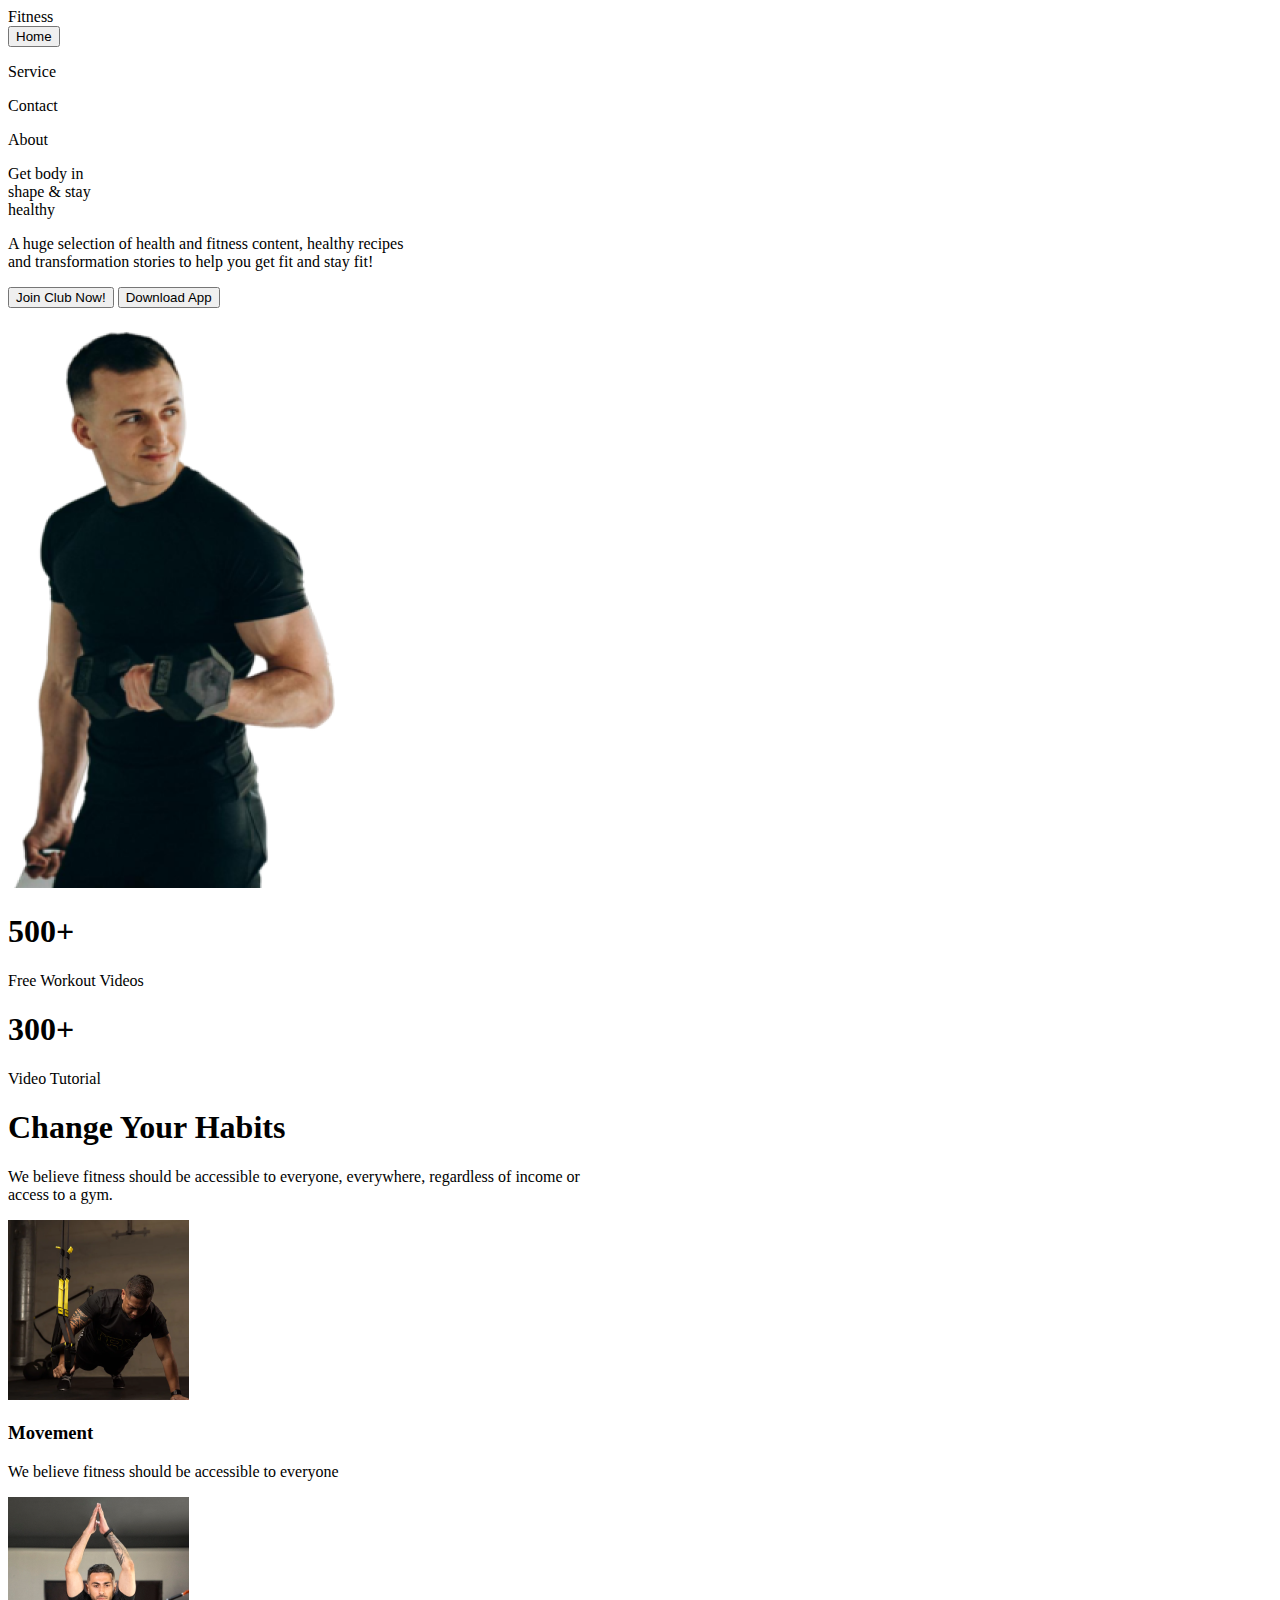
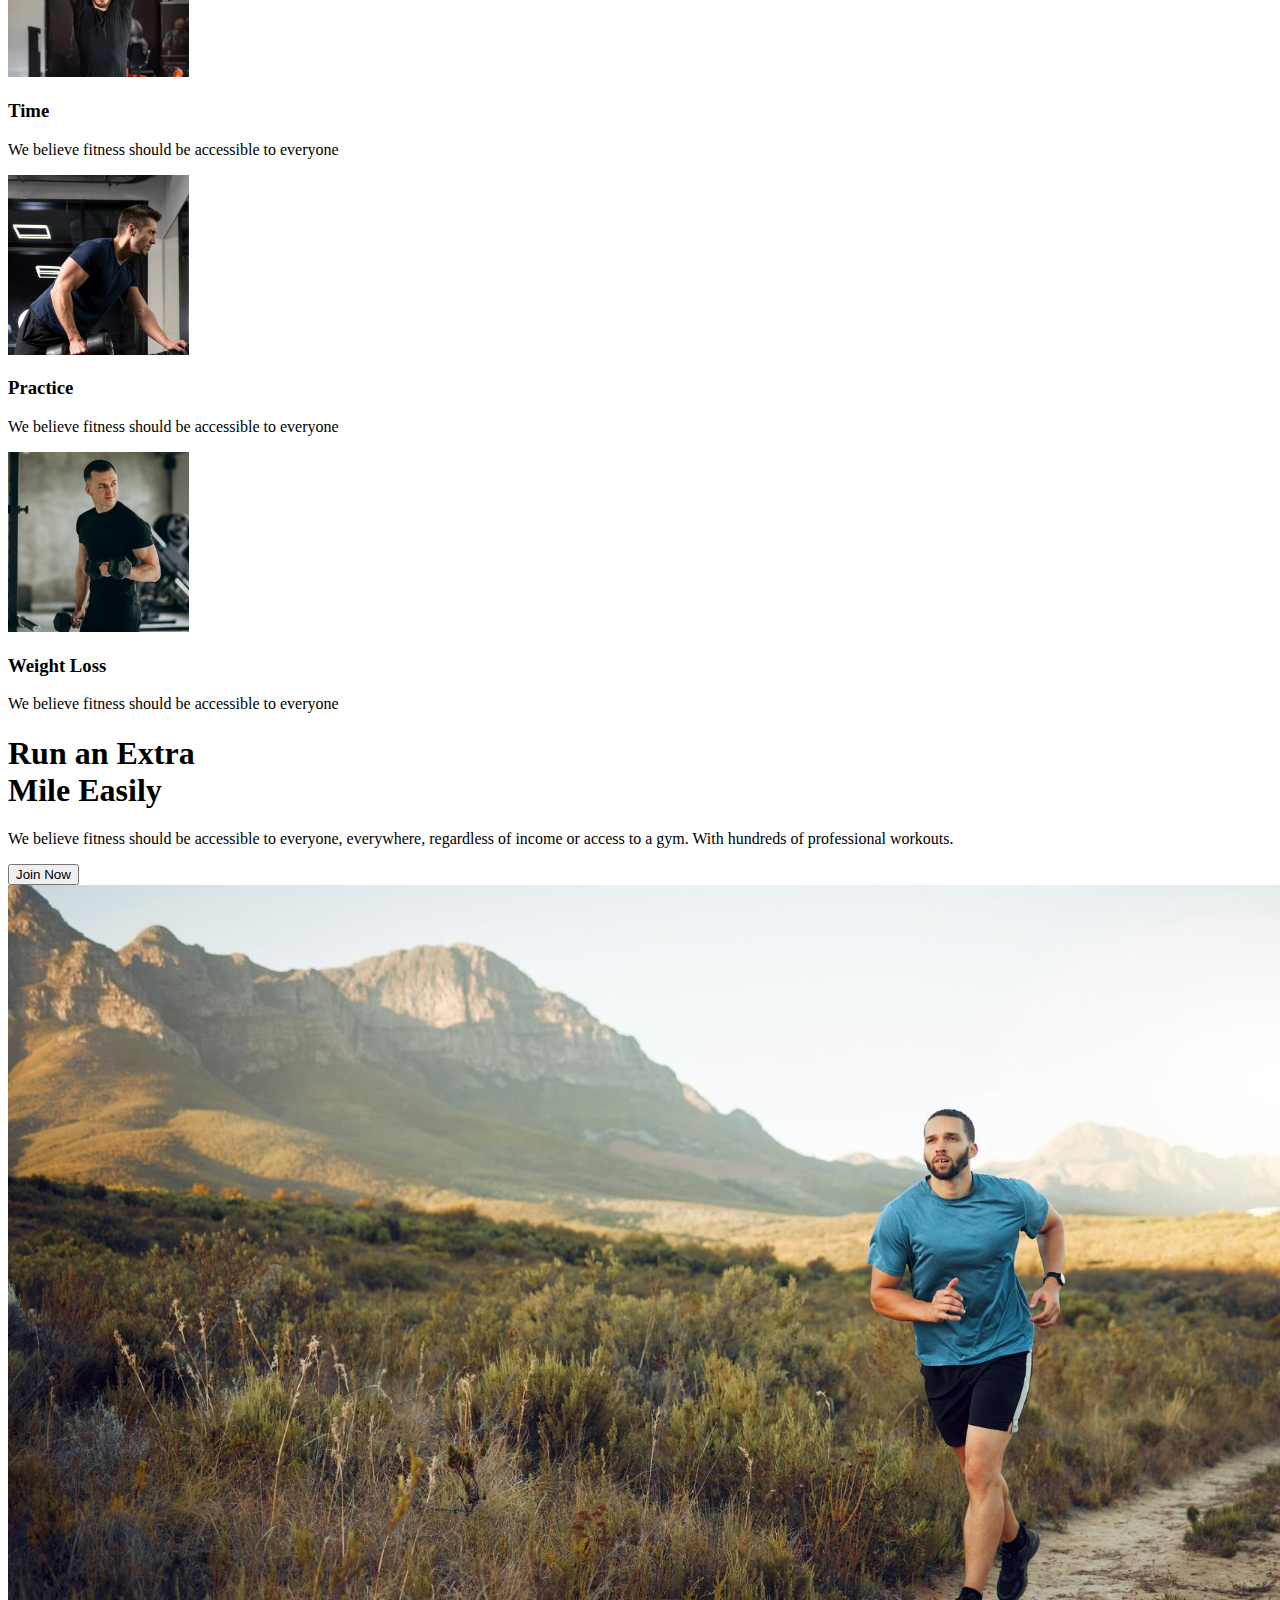
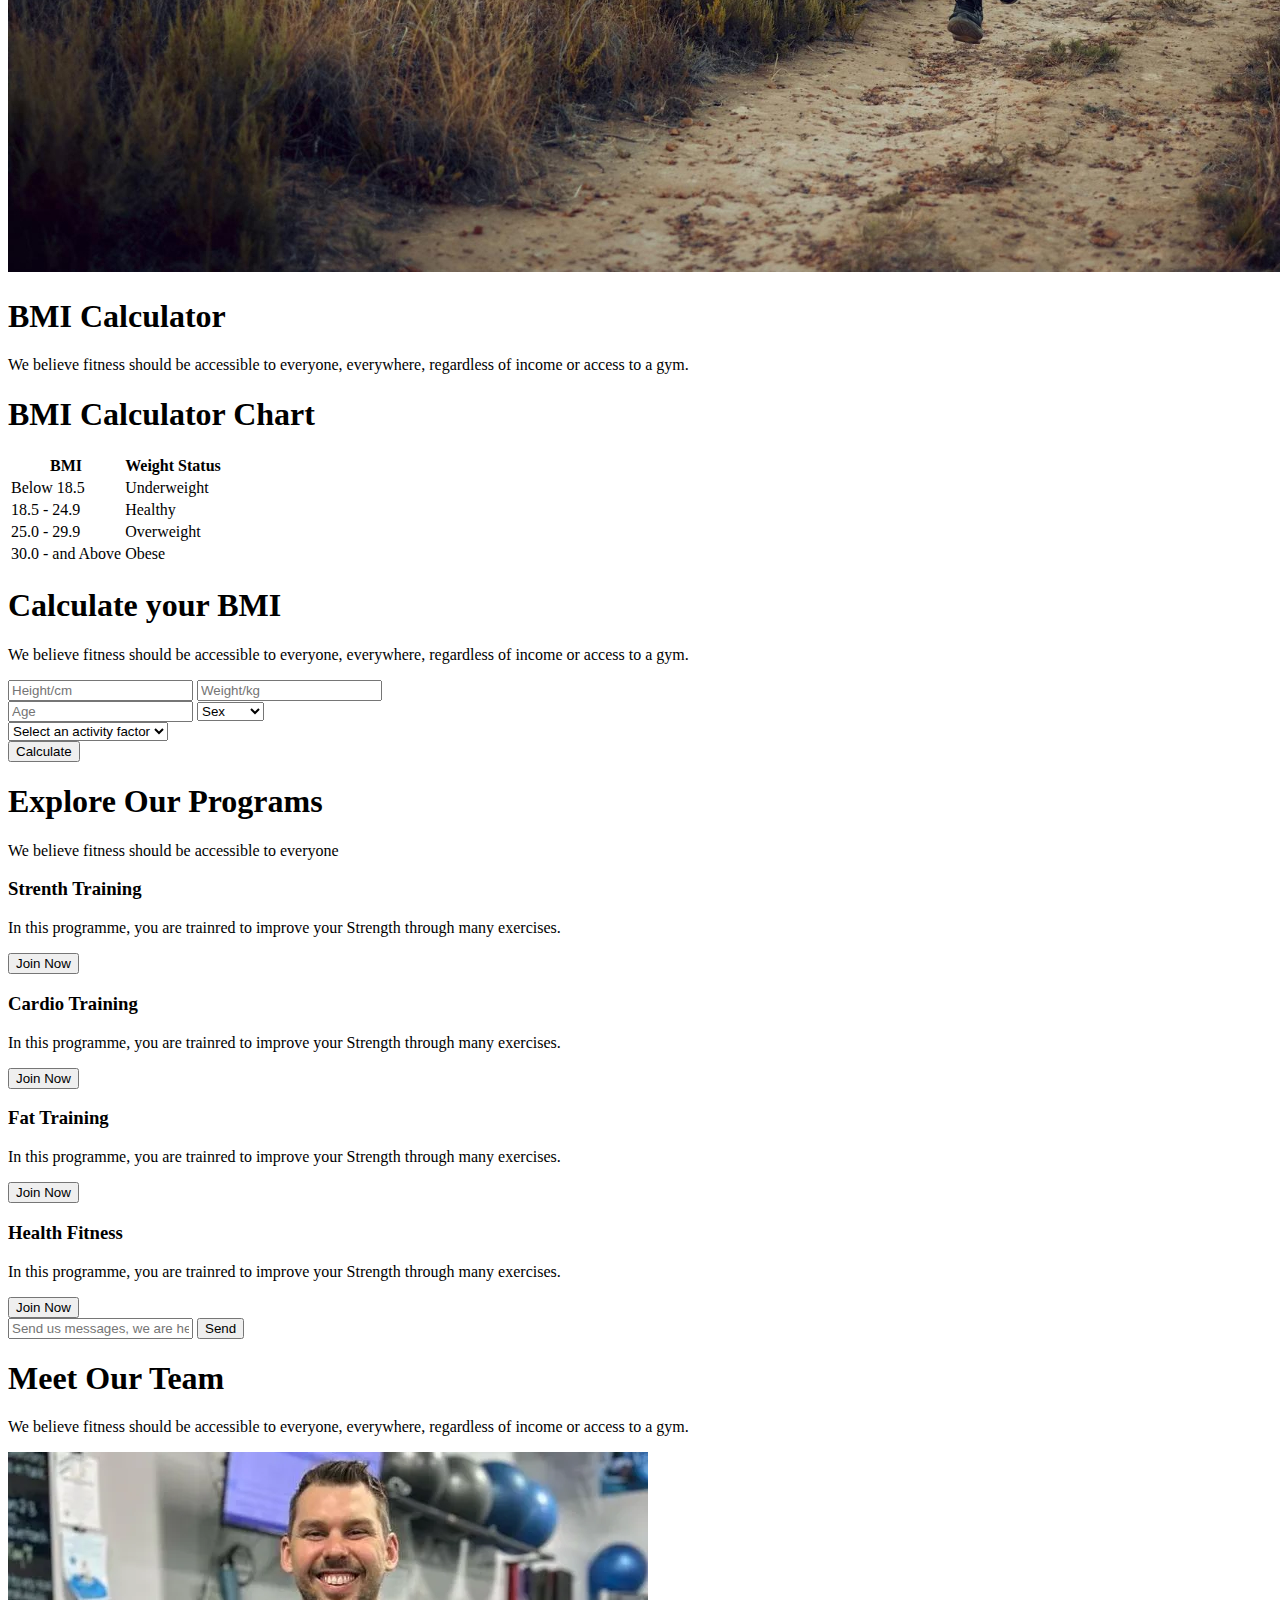
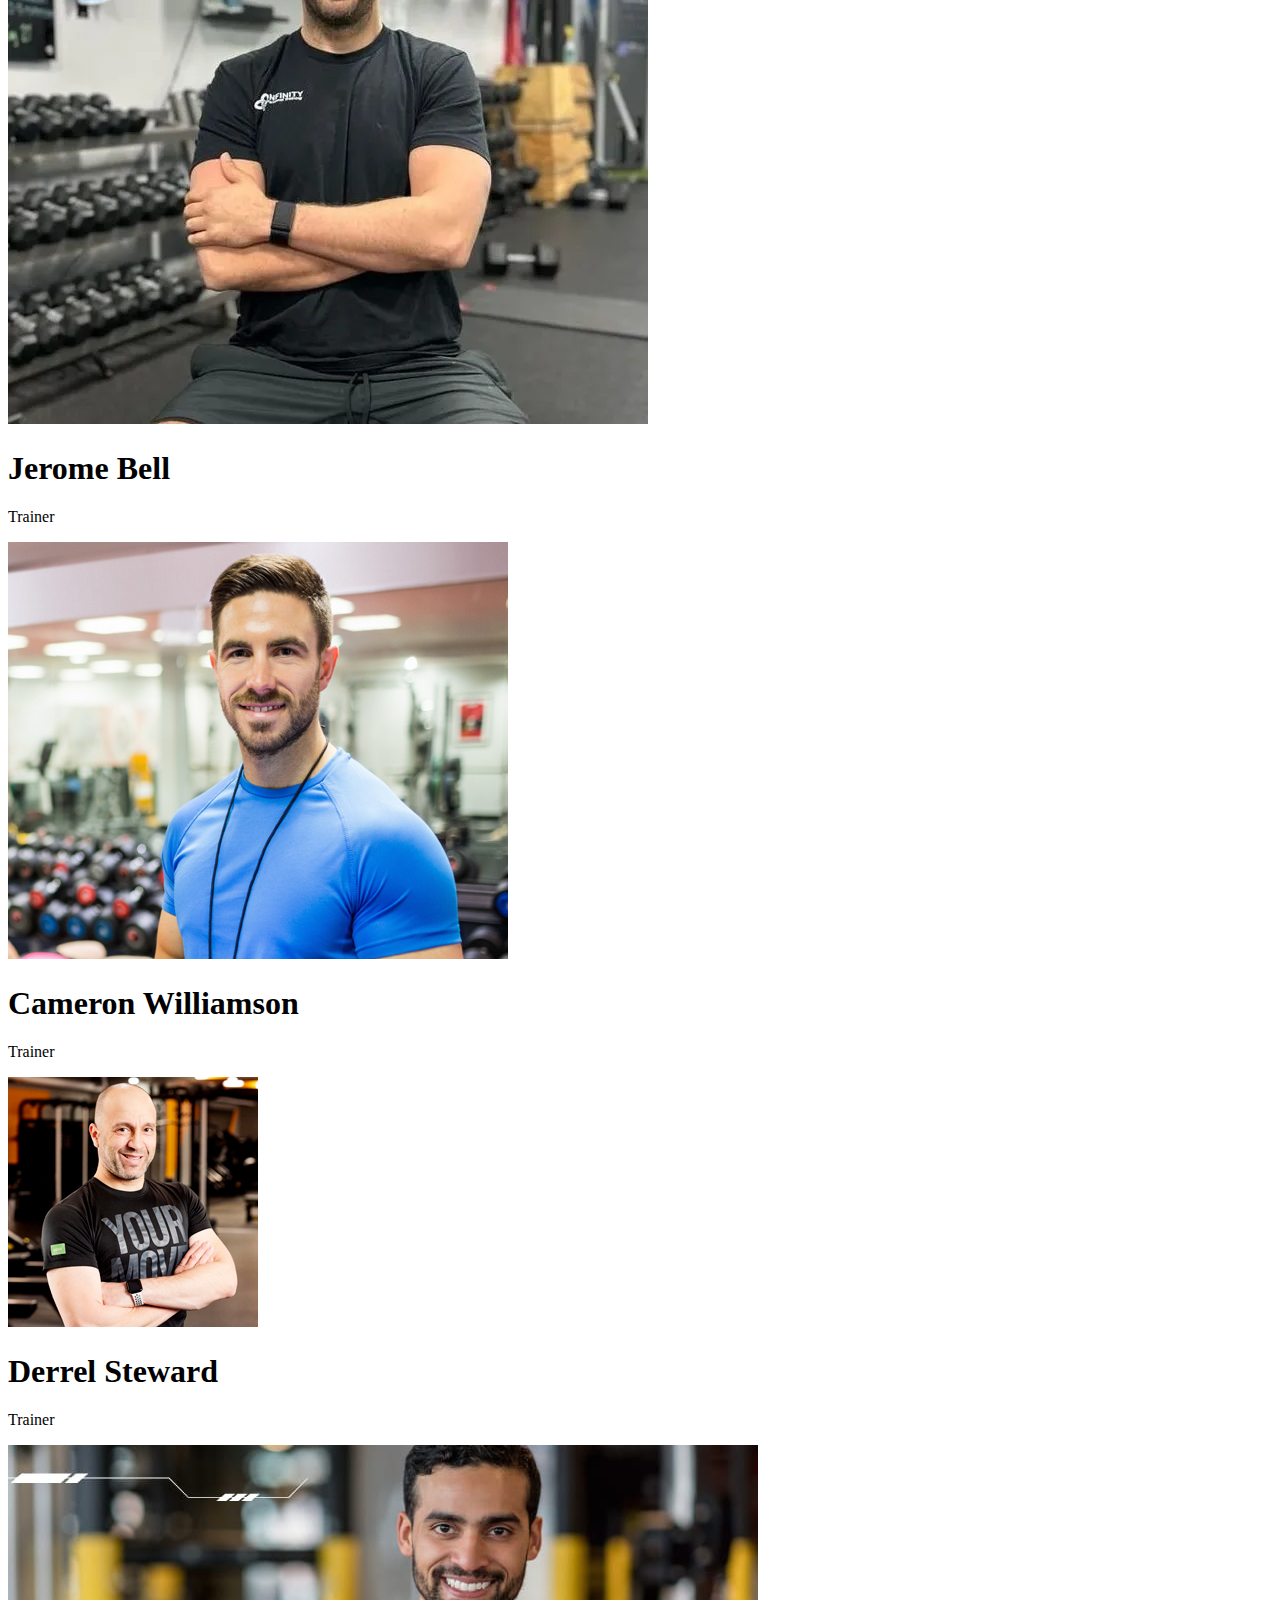
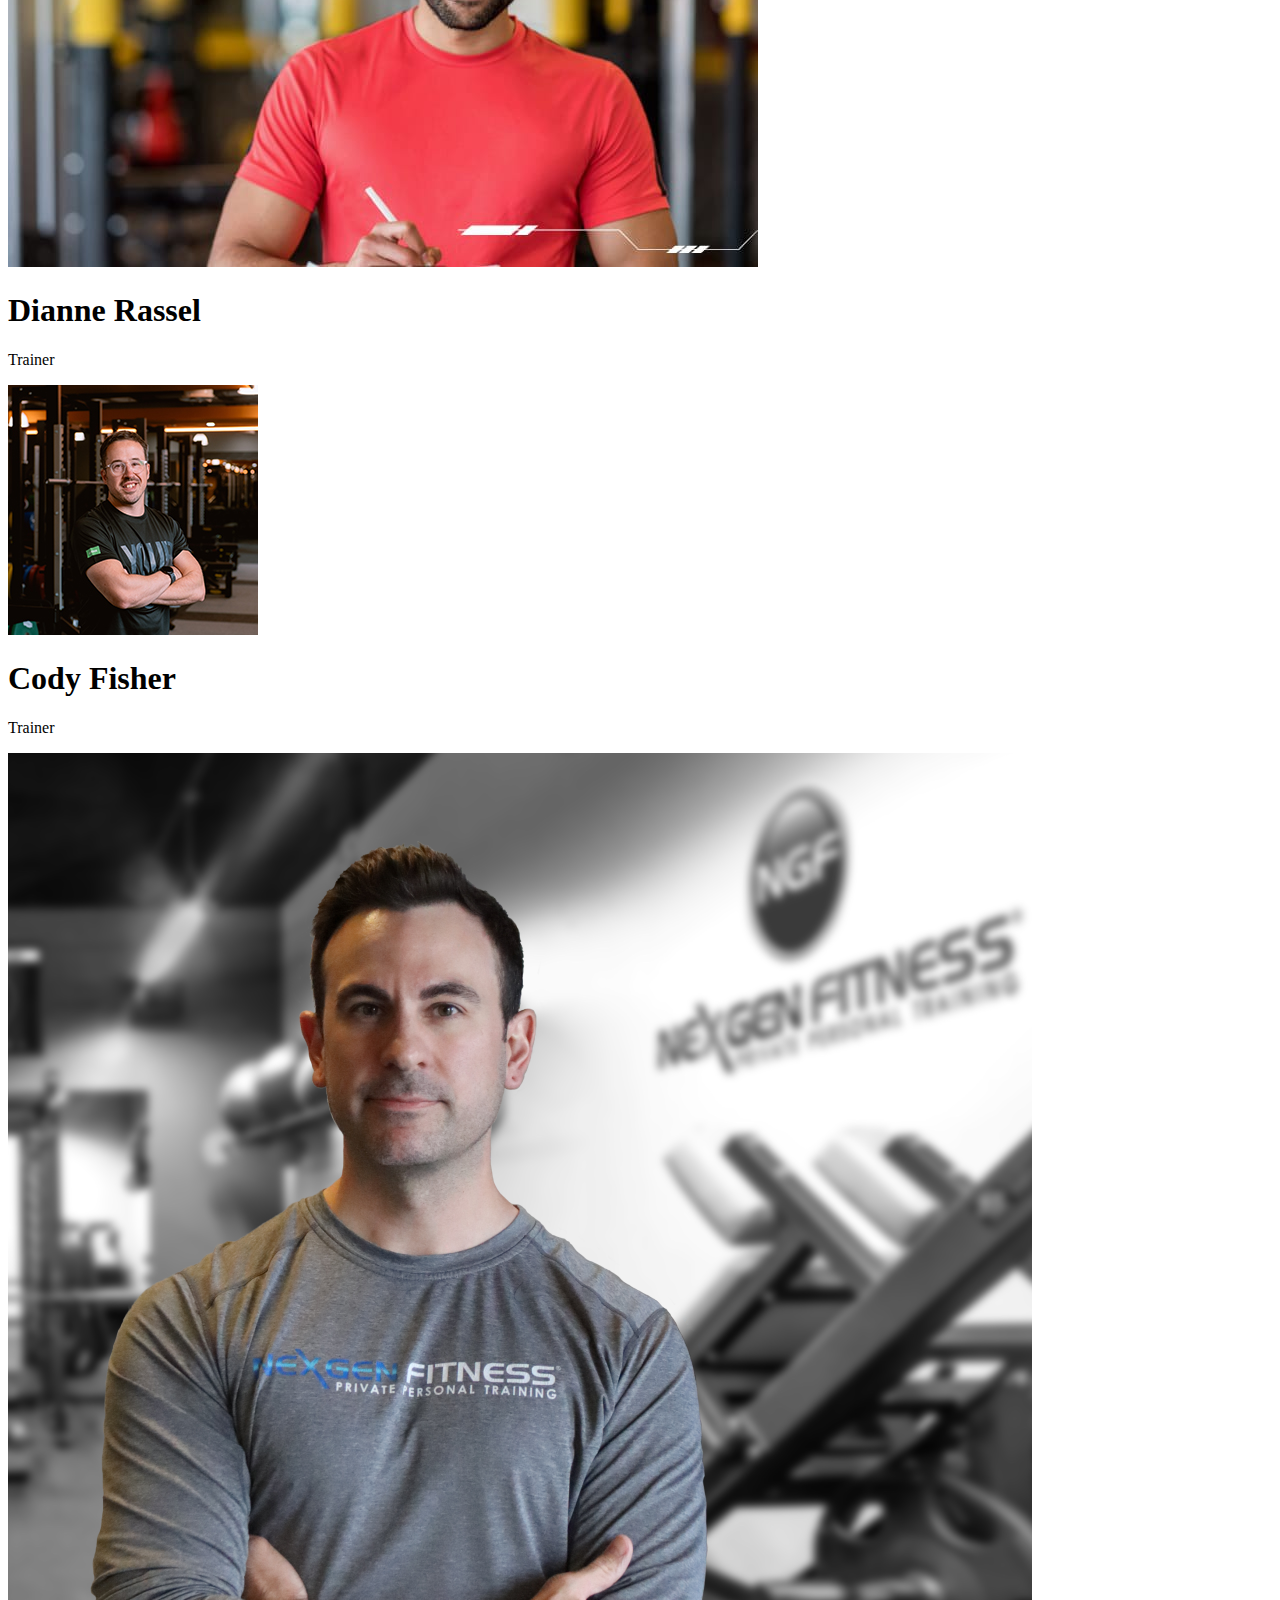
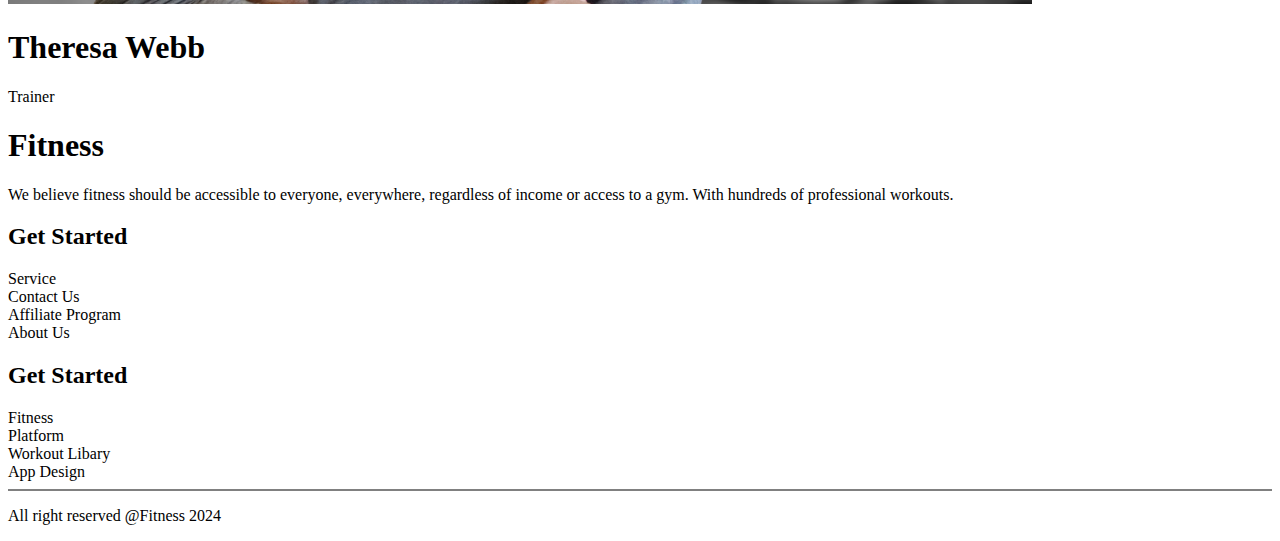
==== index.html @ 0a6928ea "moved index.html file" ====
<!DOCTYPE html>
<html lang="en">
<head>
    <meta charset="UTF-8">
    <meta name="viewport" content="width=device-width, initial-scale=1.0">
    <title>Assignment-02</title>
    <link rel="stylesheet" href=".//style.css">
    <link rel="stylesheet" href="https://cdnjs.cloudflare.com/ajax/libs/font-awesome/6.6.0/css/all.min.css" integrity="sha512-Kc323vGBEqzTmouAECnVceyQqyqdsSiqLQISBL29aUW4U/M7pSPA/gEUZQqv1cwx4OnYxTxve5UMg5GT6L4JJg==" crossorigin="anonymous" referrerpolicy="no-referrer" />
</head>
<body class="inter-font">
   <header>
    <div class="header-container width">
            <nav class="row-flex">
               <div class="logo">
                Fitness
               </div>
               <div class="side-bar row-flex">
                <button class="btn-nav">Home</button>
                <p>Service</p>
                <p>Contact</p>
                <p>About</p>
               </div>
               <div class="ham-burger">
                <i class="fa-solid fa-bars"></i>
               </div>
            </nav>
    
           <div class="main-container">
            <div class="main-content">
                <div class="main-text-container">
                    <p class="main-text">Get body in <br> <span class="miama">shape</span> & stay <br>healthy</p>
                    <p class="description D1">A huge selection of health and fitness content, healthy recipes <br>and transformation stories to help you get fit and stay fit!</p>
                </div>
                <div class="btn-container">
                    <button class="btn-primary">Join Club Now!</button>
                    <button class="btn-secondary">Download App</button>
                </div>
            </div>
            <img src="../images/Images2.png" alt="A body BUilder's image" class="builder-img-container">
           </div>
           <div class="floating-card">
            <h1 class="floating-header">500+</h1>
            <p class="description">Free Workout Videos</p>
           </div>
    
           <div class="floating-card floating-card-2">
            <div class="ellipse"></div>
            <div>
            <h1 class="floating-header">300+</h1>
            <p class="description">Video Tutorial</p>
            </div>
           </div>
    </div>
   </header>
    <main>
        <section class="habits width">
            <div class="text-container">
                <h1>Change Your Habits</h1>
                <p class="description">We believe fitness should be accessible to everyone, everywhere, regardless of income or <br>
                    access to a gym.</p>
            </div>
            <div class="habit-main-image-container">
                <div class="habit-image-container-1">
                    <img class="img" src="../images/image3.png" alt="">
                    <h3>Movement</h3>
                    <p class="description">We believe fitness should be accessible to everyone</p>
                </div>
                <div class="habit-image-container-2">
                    <img class="img" src="../images/image2.png" alt="">
                    <h3>Time</h3>
                    <p class="description">We believe fitness should be accessible to everyone</p>
                </div><div class="habit-image-container-3">
                    <img class="img" src="../images/image4.png" alt="">
                    <h3>Practice</h3>
                    <p class="description">We believe fitness should be accessible to everyone</p>
                </div>
                <div class="habit-image-container-4">
                    <img class="img" src="../images/image5.png" alt="">
                    <h3>Weight Loss</h3>
                    <p class="description">We believe fitness should be accessible to everyone</p>
                </div>
            </div>
           </section>
           <section class="run width">
            <div class="section-text-container">
                <h1 class="bold-text">Run an Extra <br> 
                    Mile Easily</h1>
                <p class="description">We believe fitness should be accessible to everyone, everywhere, 
                    regardless of income or access to a gym. With hundreds of professional workouts.</p>
                <button class="btn-primary">Join Now</button>
            </div>
            <div class="run-img-container">
                <img class="run-img" src="../images/run.jpg" alt="">
            </div>
           </section>

           <section class="bmi-calculator">
            <div class="bmi-heading">
                <h1 class="bold-text">BMI Calculator</h1>
                <p class="description">We believe fitness should be accessible to everyone, everywhere, 
                    regardless of income or access to a gym.</p>
            </div>
            <div class="bmi-frame">
                <div class="table-container">
                    <h1>BMI Calculator Chart</h1>
                    <table>
                        <tr>
                            <th>BMI </th>
                            <th>Weight Status</th>
                        </tr>
                        <tr>
                            <td>Below 18.5</td>
                            <td>Underweight</td>
                        </tr>
                        <tr>
                            <td>18.5 - 24.9</td>
                            <td>Healthy</td>
                        </tr>
                        <tr>
                            <td>25.0 - 29.9</td>
                            <td>Overweight</td>
                        </tr>
                        <tr>
                            <td>30.0 - and Above</td>
                            <td>Obese</td>
                        </tr>
                    </table>
                </div>
                <div class="calculator-container">
                    <h1>Calculate your BMI</h1>
                    <p class="description">We believe fitness should be accessible to everyone, everywhere, 
                        regardless of income or access to a gym. </p>

                    <div class="input-field">
                        <div class="in-1">
                            <input type="number" name="Height/cm" id="Height" placeholder="Height/cm">
                            <input type="number" name="Weight/kg" id="Weight" placeholder="Weight/kg">
                        </div>
                        <div class="in-2">
                            <input type="number" name="Age" id="Age" placeholder="Age">                 
                            <select id="gender">
                                <option value="disabled selected" >Sex</option>
                                <option value="male">Male</option>
                                <option value="female">Female</option>
                                <option value="other">Other</option>
                            </select>
                        </div>
                        <div class="in-3">
                            <select id="activity">
                                <option value="disabled selected" >Select an activity factor</option>
                                <option value="Active">Active</option>
                                <option value="Inactive">Inactive</option>
                            </select>
                        </div>
                    </div>
                    <button class="btn-primary">Calculate</button>
                </div>
            </div>
           </section>

           <section class="new-addition width">
            <div class="new-heading">
                <h1 class="bold-text">Explore Our Programs</h1>
                <p class="description">We believe fitness should be accessible to everyone</p>
            </div>
            <div class="card-container">
                <div class="card">
                    <i class="fa-solid fa-dumbbell"></i>
                    <h3>Strenth Training</h3>
                    <p class="description">In this programme, you are trainred to improve your Strength
                        through many exercises.
                    </p>
                    <button class="btn-primary">
                        Join Now
                    </button>
                </div>

                <div class="card">
                    <i class="fa-solid fa-person-running"></i>
                    <h3>Cardio Training</h3>
                    <p class="description">In this programme, you are trainred to improve your Strength
                        through many exercises.
                    </p>
                    <button class="btn-primary">
                        Join Now
                    </button>
                </div>

                <div class="card">
                    <i class="fa-solid fa-fire"></i>
                    <h3>Fat Training</h3>
                    <p class="description">In this programme, you are trainred to improve your Strength
                        through many exercises.
                    </p>
                    <button class="btn-primary">
                        Join Now
                    </button>
                </div>

                <div class="card">
                    <i class="fa-solid fa-bolt"></i>
                    <h3>Health Fitness</h3>
                    <p class="description">In this programme, you are trainred to improve your Strength
                        through many exercises.
                    </p>
                    <button class="btn-primary">
                        Join Now
                    </button>
                </div>
            </div>

            <div class="send-message-container">
                <input type="text" name="Send us messages" id="send-message" placeholder="Send us messages, we are here 24/7 for you">
                <button class="btn-primary btn">Send</button>
            </div>
           </section>

           <section class="meet-section">
            <div class="section-meet">
                <div class="meet-heading">
                    <h1 class="bold-text">Meet Our Team</h1>
                <p class="description">We believe fitness should be accessible to everyone, everywhere, 
                    regardless of income or access to a gym.</p>
                </div>
                <div class="team-container width">
                    <div class="team-card-container">
                        <div class="img-container"><img src="../images/trainer1.png" alt="">
                            <div class="trainer-name">
                                <h1>Jerome Bell</h1>
                                <p class="description">
                                    Trainer
                                </p>
                            </div>
                        </div>
                    </div>

                    <div class="team-card-container">
                        <div class="img-container"><img src="../images/trainer2.png" alt="">
                            <div class="trainer-name">
                                <h1>Cameron Williamson</h1>
                                <p class="description">
                                    Trainer
                                </p>
                            </div>
                        </div>
                    </div>
                    <div class="team-card-container">
                        <div class="img-container"><img src="../images/trainer3.png" alt="">
                            <div class="trainer-name">
                                <h1>Derrel Steward</h1>
                                <p class="description">
                                    Trainer
                                </p>
                            </div>
                        </div>
                    </div>
                    <div class="team-card-container">
                        <div class="img-container"><img src="../images/trainer4.png" alt="">
                            <div class="trainer-name">
                                <h1>Dianne Rassel</h1>
                                <p class="description">
                                    Trainer
                                </p>
                            </div>
                        </div>
                    </div>
                    <div class="team-card-container">
                        <div class="img-container"><img src="../images/trainer5.png" alt="">
                            <div class="trainer-name">
                                <h1>Cody Fisher</h1>
                                <p class="description">
                                    Trainer
                                </p>
                            </div>
                        </div>
                    </div>
                    <div class="team-card-container">
                        <div class="img-container"><img src="../images/trainer6.png" alt="">
                            <div class="trainer-name">
                                <h1>Theresa Webb</h1>
                                <p class="description">
                                    Trainer
                                </p>
                            </div>
                        </div>
                    </div>
                </div>
               </div>
           </section>
    </main>

    <footer>
        <div class="footer-content row-flex">
            <div class="fitness-area">
                <h1 class="logo footer-logo">Fitness</h1>
                <p class="description">We believe fitness should be accessible to everyone, everywhere, regardless of income or access to a gym.
                      With hundreds of professional workouts.</p>
            </div>
            <div class="get-started-area row-flex">
                <div class="get-started-left">
                    <h2>Get Started</h2>
                    <li>Service</li>
                    <li>Contact Us</li>
                    <li>Affiliate Program</li>
                    <li>About Us</li>
                </div>
                <div class="get-started-right">
                    <h2>Get Started</h2>
                    <li>Fitness</li>
                    <li>Platform</li>
                    <li>Workout Libary</li>
                    <li>App Design</li>
                </div>
            </div>
        </div>
        <hr style="border: 1px solid grey;">
        <p class="right">All right reserved @Fitness 2024</p>
    </footer>
</body>
</html>
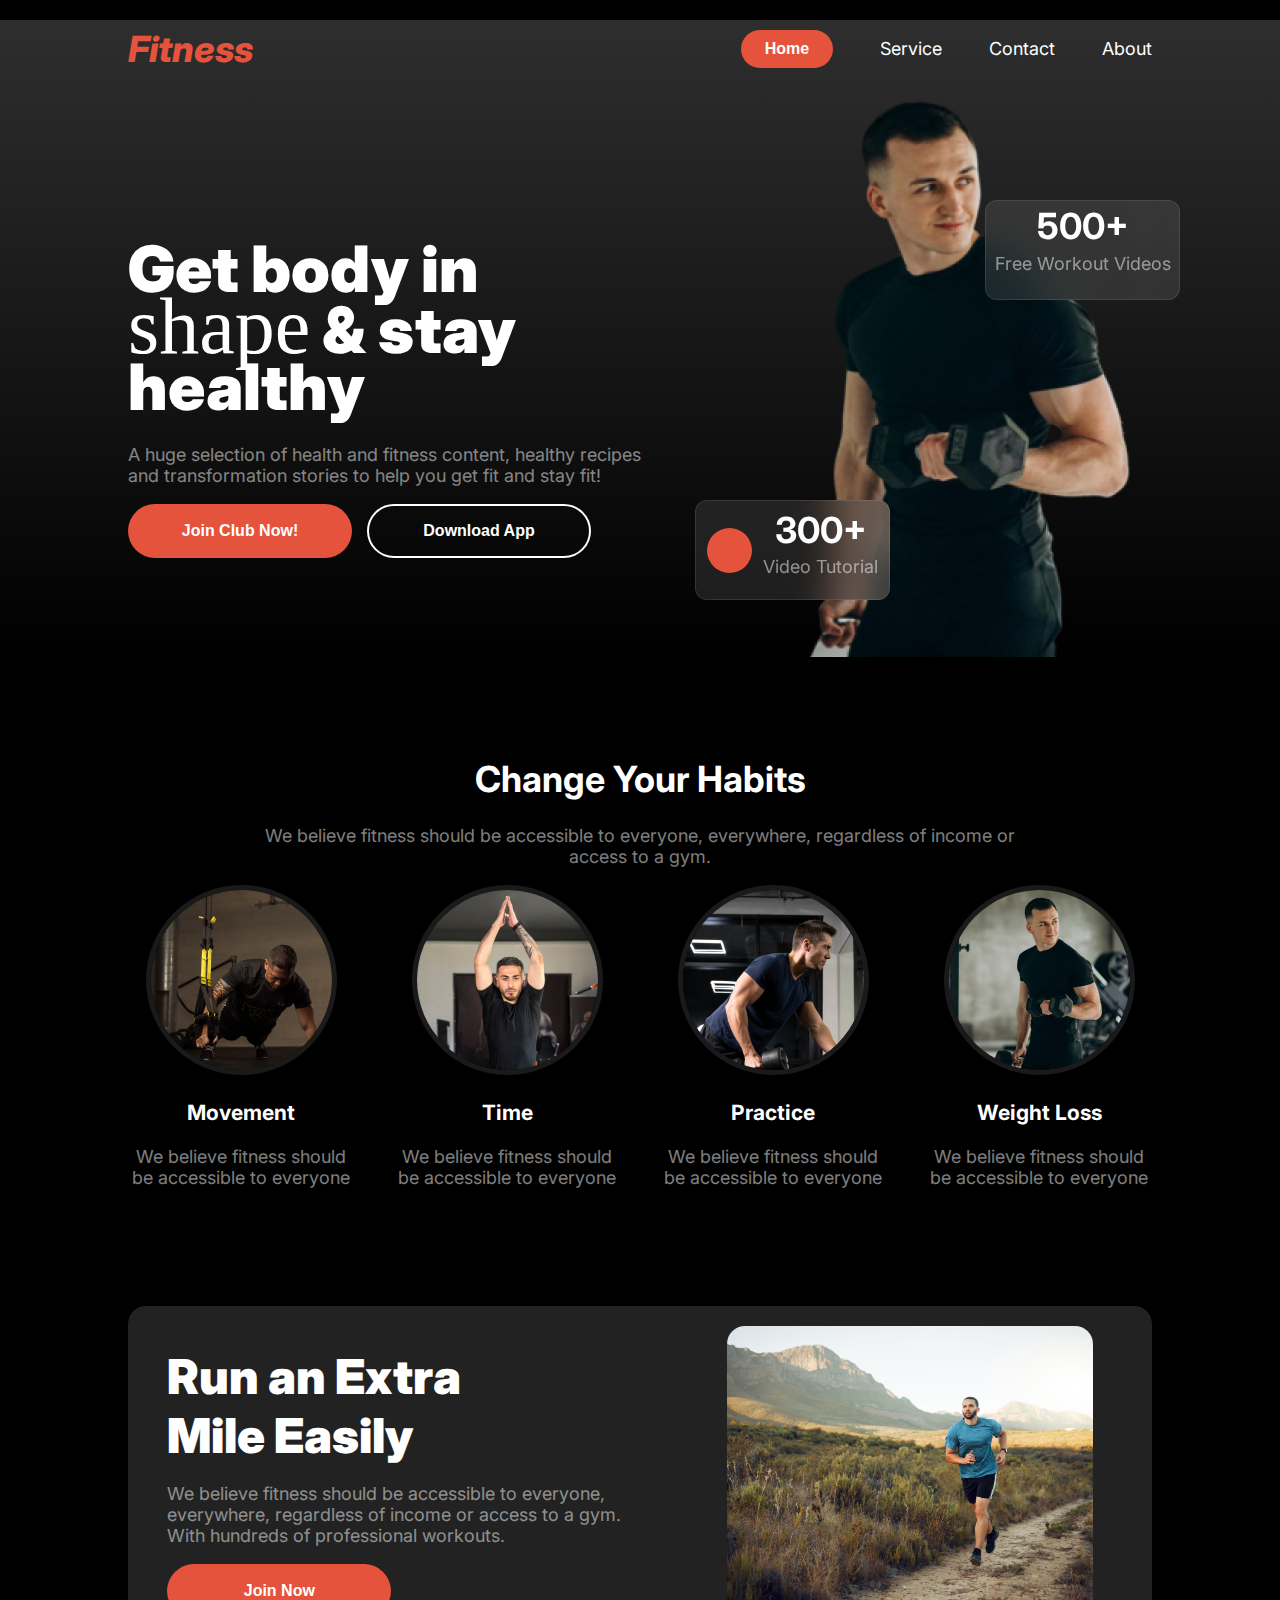
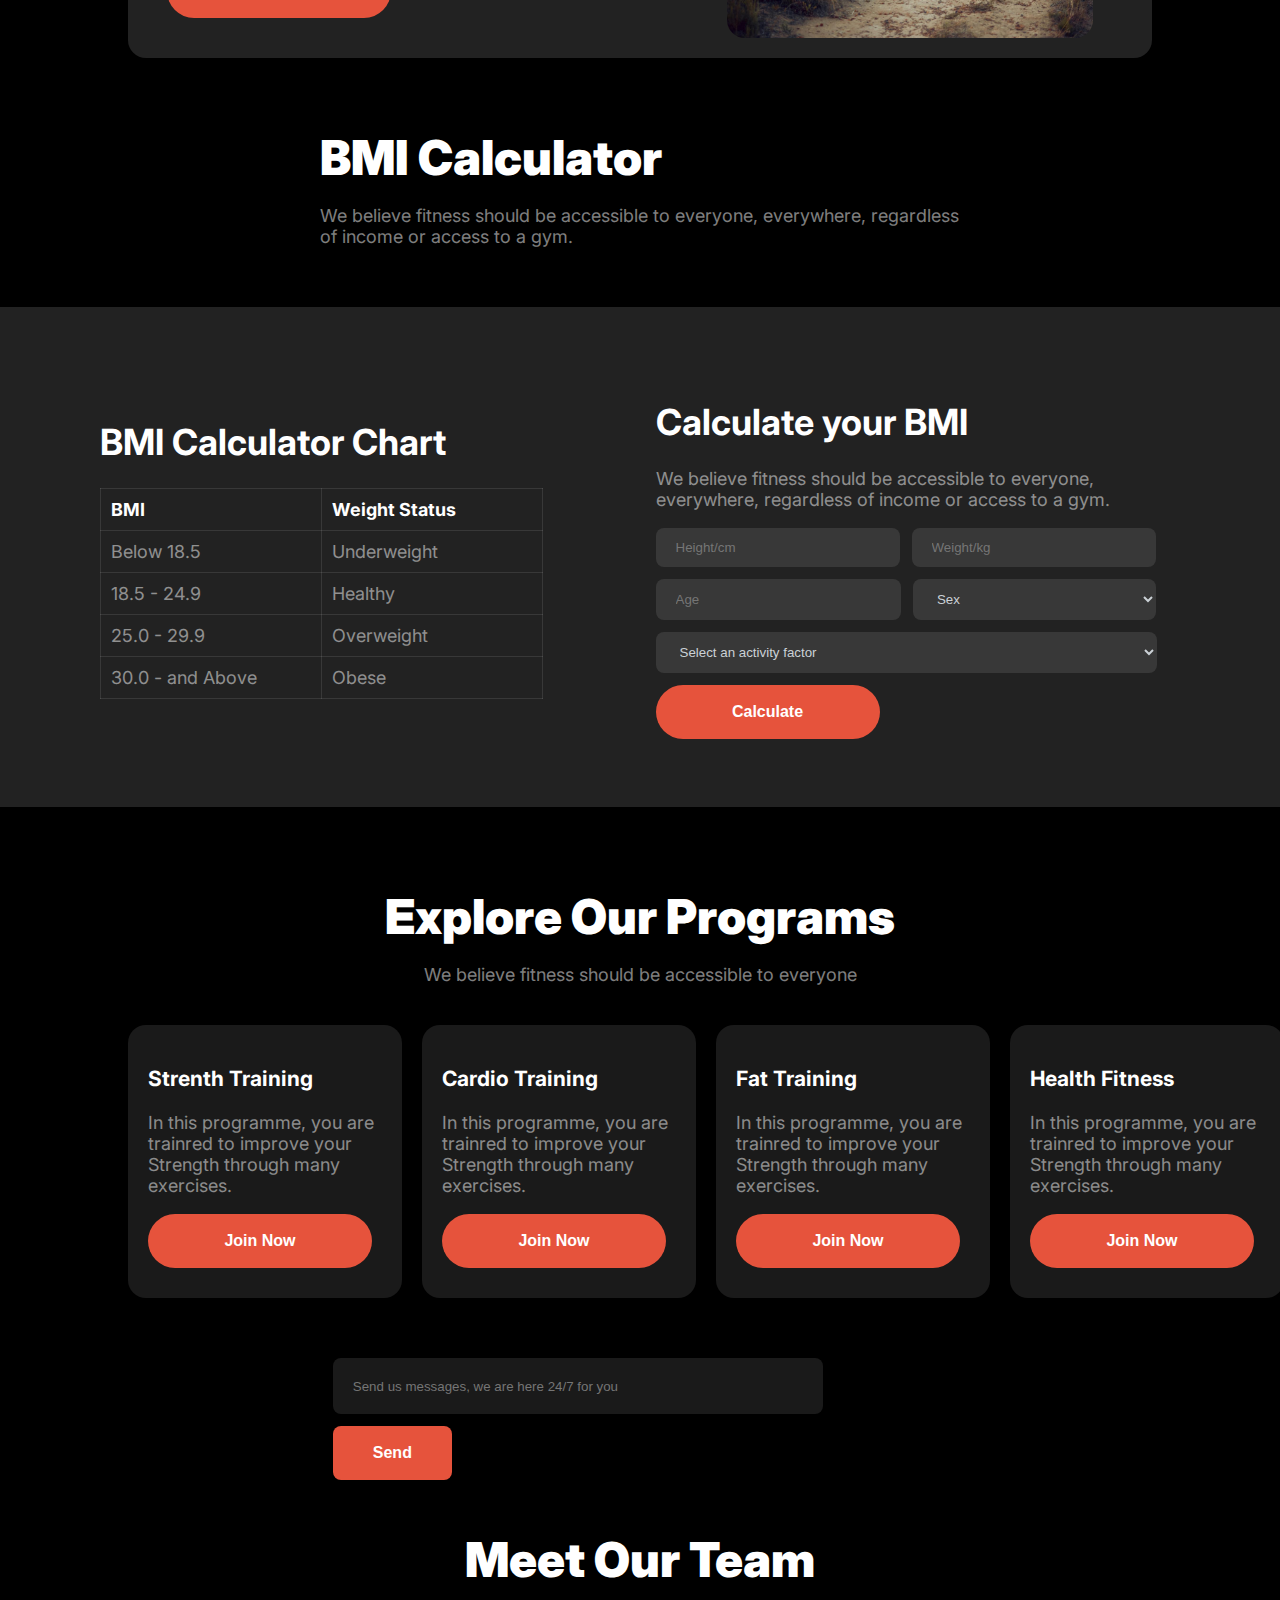
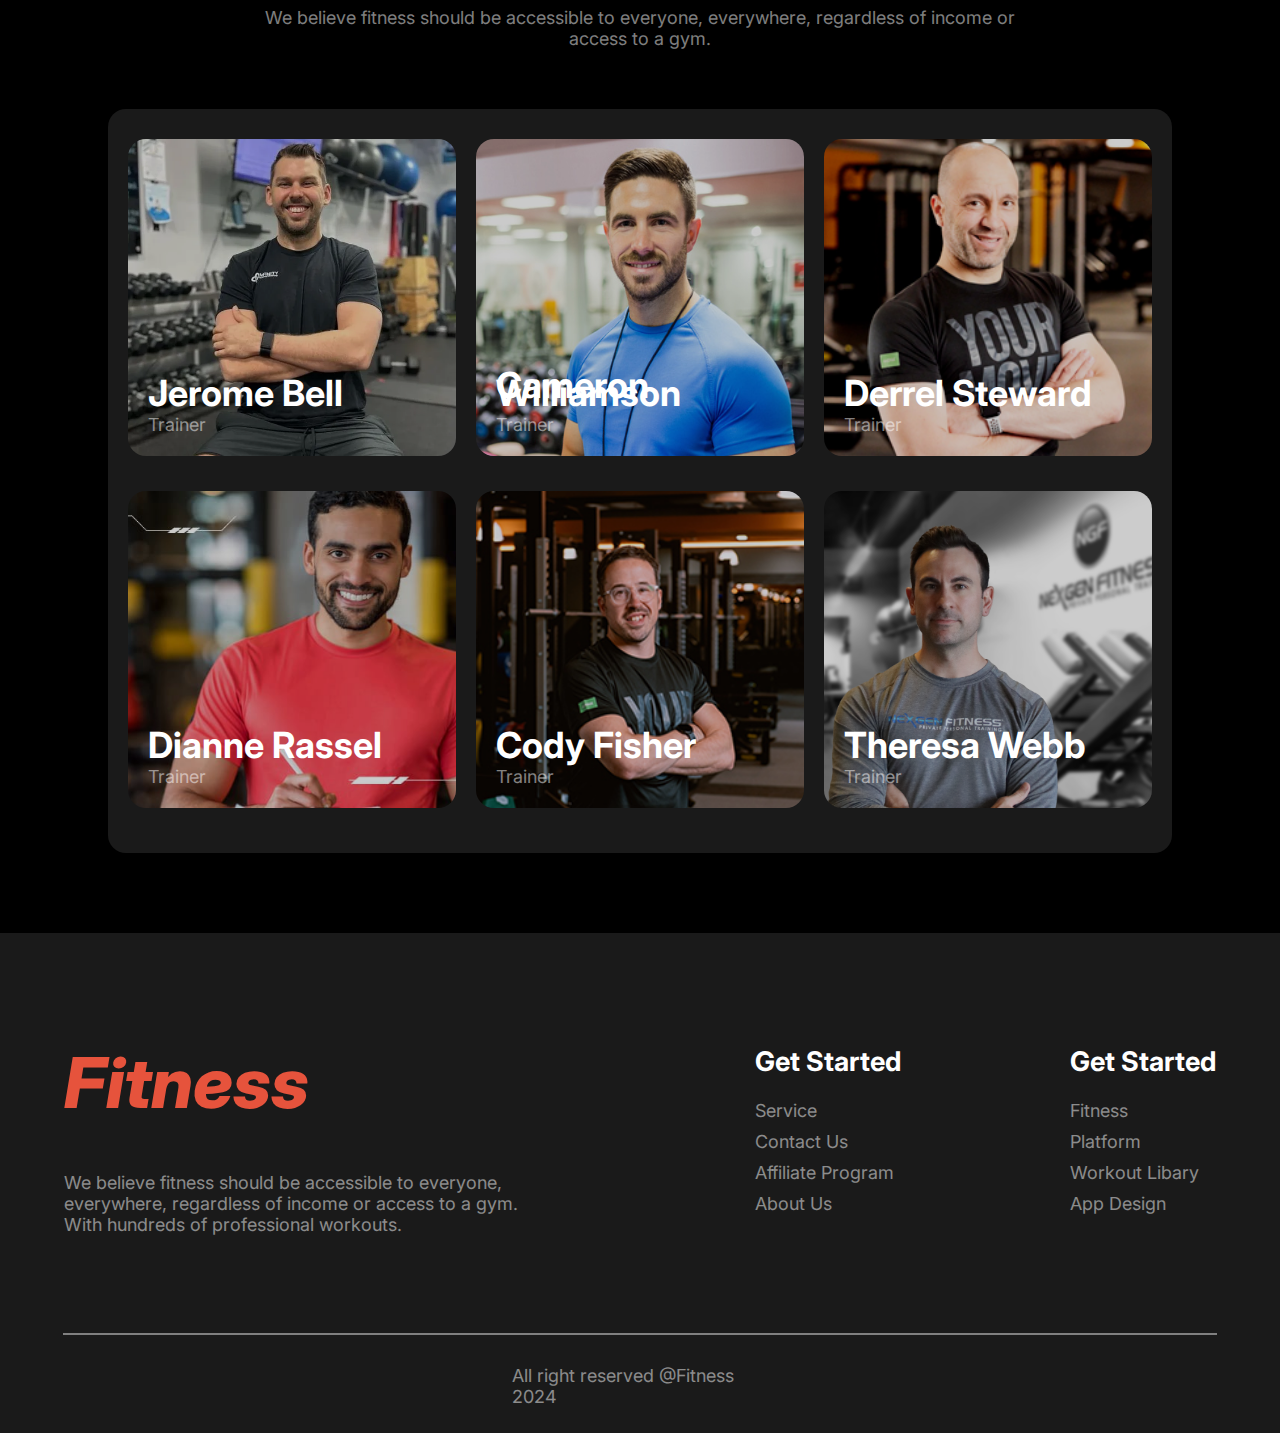
==== commit a3f9cd54: "Final,Fina aaaand Final Push" ====
--- a/index.html
+++ b/index.html
@@ -4,7 +4,7 @@
     <meta charset="UTF-8">
     <meta name="viewport" content="width=device-width, initial-scale=1.0">
     <title>Assignment-02</title>
-    <link rel="stylesheet" href=".//style.css">
+    <link rel="stylesheet" href="./styles/style.css">
     <link rel="stylesheet" href="https://cdnjs.cloudflare.com/ajax/libs/font-awesome/6.6.0/css/all.min.css" integrity="sha512-Kc323vGBEqzTmouAECnVceyQqyqdsSiqLQISBL29aUW4U/M7pSPA/gEUZQqv1cwx4OnYxTxve5UMg5GT6L4JJg==" crossorigin="anonymous" referrerpolicy="no-referrer" />
 </head>
 <body class="inter-font">
--- a/styles/style.css
+++ b/styles/style.css
@@ -0,0 +1,705 @@
+@import url('https://fonts.googleapis.com/css2?family=Inter:ital,opsz,wght@0,14..32,100..900;1,14..32,100..900&display=swap');
+@import url('https://fonts.cdnfonts.com/css/miama');
+
+:root{
+    --grey-color: rgba(255, 255, 255, 0.5);
+}
+
+body{
+    max-width: 1440px;
+    margin: 0 auto;
+    background-color: black;
+}
+
+.width{
+    width: 80%;
+    margin: 0 auto;
+    /* border: 2px solid rgb(0, 255, 55); */
+}
+
+.inter-font {
+    font-family: "Inter", sans-serif;
+    font-optical-sizing: auto;
+    font-weight: 400px;
+    font-size: 18px;
+    font-style: normal;
+    color: white;
+  }
+
+  .miama-font{
+    font-family: 'Miama', sans-serif;
+    font-optical-sizing: auto;
+    font-weight: 400px;
+    font-size: 18px;
+    font-style: normal;
+    color: white;
+  }
+
+  button {
+    cursor: pointer;
+    transition-duration: 0.4s;
+}
+
+
+  header{
+    /* border: 2px solid red; */
+    background-image: linear-gradient(180.00deg, rgba(255, 255, 255, 0.179),rgba(0, 0, 0, 0.996) 100%);
+    margin-top: 20px;
+  }
+  
+
+  .header-container{
+    /* border: 2px solid rgb(157, 255, 0); */
+  }
+
+
+.row-flex{
+    display: flex;
+    align-items: center;
+    justify-content: space-between;
+}
+
+.column-flex{
+    display: flex;
+    flex-direction: column;
+}
+
+.bold-text{
+    font-size: 48px;
+    font-weight: 900;
+    margin: 0px;
+}
+
+.logo{
+    font-weight: 800;
+    font-size: 2.25rem;
+    font-style: italic;
+    color: rgb(230, 83, 60);
+}
+
+.ham-burger{
+    display: none;
+}
+
+.btn-nav{
+    width: 92px;
+    height: 38px;
+    border: none;
+    border-radius: 46px;
+    background: rgb(230, 83, 60);
+    color: white;
+    font-weight: 600;
+    font-size: 1rem;
+}
+
+.side-bar{
+    gap: 47px;
+}
+
+
+.header{
+    margin: 100px;
+}
+
+.builder-img-container{
+    position: relative;
+}
+
+
+.floating-card{
+    width: 193px;
+    height: 98px;
+    text-align: center;
+    border: 1px solid rgba(255, 255, 255, 0.1);
+    border-radius: 12px;
+    backdrop-filter: blur(20px);
+    background: rgba(255, 255, 255, 0.1);
+
+    position: absolute;
+    top: 200px;
+    right: 100px;
+}
+
+.floating-card-2{
+    top: 500px;
+    right:390px;
+    display: flex;
+    align-items: center;
+    justify-content: space-evenly;
+}
+
+.ellipse {
+    width: 45px;
+    height: 45px;
+    background-color: rgb(230, 83, 60);;
+    border-radius: 50%;
+}
+
+.floating-header{
+    line-height: .1;
+}
+
+
+
+.main-container{
+    display: flex;
+    justify-content: space-between;
+    align-items: center;
+    /* height: 715px; */
+}
+
+.btn-primary, .btn-secondary {
+    width: 224px;
+    height: 54px;
+    border: none;
+    border-radius: 46px;
+    background: rgb(230, 83, 60);
+    color: white;
+    font-weight: 600;
+    font-size: 1rem;
+    padding: 16px 40px 16px 40px;
+    margin-right: 10px;
+
+}
+
+.btn-secondary{
+    background-color: transparent;
+    border: 2px solid white;
+    border-radius: 46px;
+
+}
+
+.main-text{
+    font-weight: 900;
+    font-size: 4rem;
+    margin-bottom: 28px;
+    line-height: 90%;
+}
+
+.miama{
+    font-family: miama;
+    font-weight: 400;
+    font-size: 5rem;
+}
+
+.description{
+    color:var(--grey-color);
+}
+
+main{
+    /* border: 2px solid red; */
+    /* width: 90%; */
+    /* margin: 0 auto; */
+}
+
+.habits{
+    margin-top: 100px;
+    text-align: center;
+    /* border: 2px solid red; */
+}
+
+.img{
+    border-radius: 100%;
+    border: 5px solid #1a1a1a;
+}
+
+.habit-main-image-container{
+    display: flex;
+    justify-content: space-between;
+    margin-bottom: 100px;
+    /* margin: 60px; */
+    gap: 40px;
+}
+
+/* RUN-section-stsrts-here */
+
+.run{
+    /* border: 2px solid red; */
+    display: flex;
+    align-items: center;
+    justify-content: space-around;
+    border-radius: 18px;
+    background: rgb(34, 34, 34);
+    margin-bottom: 70px;
+}
+
+.run-img-container{
+    width: 366px;
+    height: 312px;
+    padding: 20px;
+    /* border: 2px solid red; */
+}
+
+.run-img{
+    width: 100%;
+    height: 100%;
+    border-radius: 18px;
+    object-fit: cover;
+
+}
+
+.section-text-container{
+    width: 45%;
+}
+
+/* BMI-Calculator-starts-here */
+
+.bmi-heading{
+    max-width: 50%;
+    margin: 0 auto ;
+}
+
+.bmi-frame{
+    /* width: 1440px; */
+    height: 500px;
+    margin-top: 60px;
+    margin-bottom: 80px;
+    /* margin-right: 400px; */
+    background:rgb(34, 34, 34);
+}
+
+.bmi-frame{
+    /* border: 2px solid yellow; */
+    display: flex;
+    align-items: center;
+    justify-content: center;
+    width: 100%;
+    /* width: 1440px; */
+}
+
+.table-container{
+    margin-left: 100px;
+}
+
+table, tr, td, th{
+    border-collapse: collapse;
+    margin: 20px 0;
+    padding: 10px;
+    min-width: 200px;
+    border: 1px solid rgba(255, 255, 255, 0.1);
+    /* padding-left: 30px; */
+}
+
+tr th{
+    text-align: left;
+    padding: 10px;
+}
+
+.tr, td{
+    font-size: 1em;
+    color: var(--grey-color);
+}
+
+.calculator-container{
+    max-width: 40%;
+    margin: 0 auto ;
+}
+
+.input-field{
+    gap: 10px;
+}
+
+input{
+    border: none;
+    border-radius: 8px;
+    background: rgba(255, 255, 255, 0.1);
+    padding: 12px 40px 12px 20px;
+    margin-bottom: 12px;
+    margin-right: 12px;
+}
+
+#gender, #activity, #Age, #Weight, #Height{
+    border: none;
+    border-radius: 8px;
+    background: rgba(255, 255, 255, 0.1);
+    padding: 12px 40px 12px 20px;
+    margin-bottom: 12px;
+    margin-right: 12px;
+    color: rgb(203, 209, 214);
+}
+
+.in-1, .in-2{
+    display: flex;
+}
+
+#Weight, #Height, #Age , #gender{
+    width: 45%;
+}
+
+#gender{
+    width: 56%;
+}
+
+#activity{
+    width: 98%;
+}
+
+
+/* section-new-starts-here */
+
+
+.new-heading{
+    text-align: center;
+}
+
+.card-container{
+    display: grid;
+    grid-template-columns: 1fr 1fr 1fr 1fr;
+    grid-column-gap: 20px;
+    margin-top: 40px;
+    margin-bottom: 60px;
+}
+
+.card{
+    background: rgba(255, 255, 255, 0.1);
+    padding: 20px;
+    border-radius: 18px;
+    max-width: 250px;
+    padding-bottom: 30px;
+}
+
+.send-message-container{
+    width: 60%;
+    margin: 0 auto;
+    margin-bottom: 50px;
+}
+
+#send-message{
+    width: 70%;
+    height: 32px;
+}
+
+.btn{
+    max-width: fit-content;
+    border-radius: 8px;
+}
+
+
+
+
+
+
+
+
+/* section-TEAM-starts-here */
+
+.meet-section{
+    margin-bottom: 80px;
+}
+
+.meet-heading{
+    text-align: center;
+    max-width: 60%;
+    margin: 0 auto;
+    margin-bottom: 60px ;
+}
+
+
+.team-container{
+    border-radius: 18px;
+    background: rgba(255, 255, 255, 0.1);
+    padding: 20px;
+    display: grid;
+    grid-template-columns: 1fr 1fr 1fr;
+    grid-column-gap: 20px;
+}
+
+.img-container{
+    max-width: 390px;
+    height: 90%;
+    border-radius: 18px;
+    margin: 10px auto;
+}
+
+.img-container> img{
+    border-radius: 18px;
+    width: 100%;
+    height: 100%;
+    object-fit: cover;
+    filter: brightness(.8);
+}
+
+.team-card-container{
+    position: relative;
+}
+
+.trainer-name{
+    position: absolute;
+    bottom: 10%;
+    line-height: 40%;
+    margin-left: 20px;
+}
+
+/* Footer-section-stars-here */
+
+footer{
+    background: rgba(255, 255, 255, 0.1);
+    min-height: 500px;
+    /* margin: 0 auto; */
+}
+
+.footer-content{
+    width: 90%;
+    margin: 0 auto;
+    padding-top: 60px;
+}
+
+.footer-logo{
+    font-size: 70px;
+    font-weight: 800;
+    font-style: italic;
+}
+
+.fitness-area{
+    width: 40%;
+}
+
+.get-started-area{
+    width: 40%;
+}
+
+li{
+    list-style-type: none;
+    margin-bottom: 10px;
+    color: var(--grey-color);
+}
+
+hr{
+    width: 90%;
+    margin: 0 auto;
+    margin-top: 80px;
+    margin-bottom: 30px;
+}
+
+.right{
+    width: 20%;
+    margin: 0 auto;
+    color: var(--grey-color);
+}
+
+
+
+
+
+
+
+
+
+
+
+
+
+
+
+
+
+
+@media (max-width: 576px){
+
+   header, main, footer{
+        width: 90%;
+        margin: 0 auto;
+    }
+
+    .side-bar{
+        display: none;
+    }
+
+    .ham-burger{
+        display: block;
+    }
+
+    .main-container{
+        flex-direction: column;
+    }
+
+    .habits{
+        margin-top: 1px;
+    }
+
+    .btn-container{
+        margin-bottom: 48px;
+        display: flex;
+        align-items: center;
+        justify-content: center;
+    }
+
+    .D1{
+        width: 70%;
+        margin-top: 28px;
+    }
+
+    .floating-card{
+        /* width: 193px;
+        height: 98px; */
+        top: 580px;
+        right: 80px;
+    }
+    
+    .floating-card-2{
+        top: 800px;
+        right:300px;
+    }
+
+    /* section-habits-starts-here */
+
+    .text-container{
+        margin-bottom: 60px;
+    }
+
+    .habit-main-image-container{
+        width: 60%;
+        margin: 0 auto;
+        flex-direction: column;
+        justify-content: space-between;
+        margin-bottom: 100px;
+        gap: 35px;
+    }
+
+    .run{
+        flex-direction: column;
+        justify-content: space-between;
+        align-items: center;
+        padding: 20px 10px 20px 10px;
+    }
+
+    .run-img-container{
+        width: 90%;
+        height: auto;
+        /* padding: 20px; */
+    }
+
+    .section-text-container{
+        width: 90%;
+        text-align: center;
+        align-items: center;
+        margin-bottom: 30px;
+    }
+
+     /* section-BMI-starts-here */
+
+     .table-container{
+        margin: 0 auto;
+    }
+
+    .bmi-frame{
+        flex-direction: column;
+    }
+
+    .bmi-frame{
+        width: 100%;
+        height: auto;
+        margin: 10px auto;
+        /* border: 1px solid red; */
+        padding-top: 20px;
+        padding-bottom: 40px;
+    }
+
+    .bmi-heading{
+        max-width: 90%;
+        margin-bottom: 20px;
+        margin-top: 20px;
+    }
+
+    .calculator-container{
+        max-width: 90%;
+    }
+
+    .bmi-calculator{
+        margin-bottom: 20px;
+    }
+
+    /* new-section-stars-here */
+
+
+
+    .card-container{
+        grid-template-columns: 1fr;
+        grid-row-gap: 20px;
+        margin-bottom: 50px;
+    }
+    
+    .card{
+        padding: 10px;
+        max-width: 90%;
+        margin: 0 auto;
+        padding-bottom: 20px;
+    }
+
+    .new-addition{
+        margin-top: 30px;
+    }
+
+    .new-heading{
+        width: 90%;
+        margin: 0 auto;
+    }
+
+    .send-message-container{
+        width: 100%;
+        margin-left: 18px;
+
+    }
+    
+    #send-message{
+        width: 50%;
+    }
+
+    /* Team-section-starts-here */
+
+    .team-container{
+        /* border: 2px solid red; */
+        grid-template-columns: 1fr;
+    }
+
+    .img-container{
+        height: 350px;
+        max-width: 450px;
+        /* border: 2px solid red; */
+    }
+
+    .footer-content{
+        flex-direction: column;
+        padding-top: 20px;
+
+    }
+
+    .fitness-area{
+        width: 75%;
+        margin-top: 10px;
+        text-align: left;
+        margin-right: 20%;
+    }
+
+    .get-started-area{
+        width: 95%;
+        flex-direction: column;
+        align-items: start;
+        margin-top: 30px;
+    }
+
+    hr{
+        margin-top: 30px;
+        margin-bottom: 30px;
+    }
+
+    .right{
+        width: 90%;
+        text-align: center;
+        padding-bottom: 30px;
+        margin-bottom: 30px;
+    }
+
+
+    .width{
+        width: 95%;
+        margin: 0 auto;
+    }
+
+   
+
+
+
+
+
+}